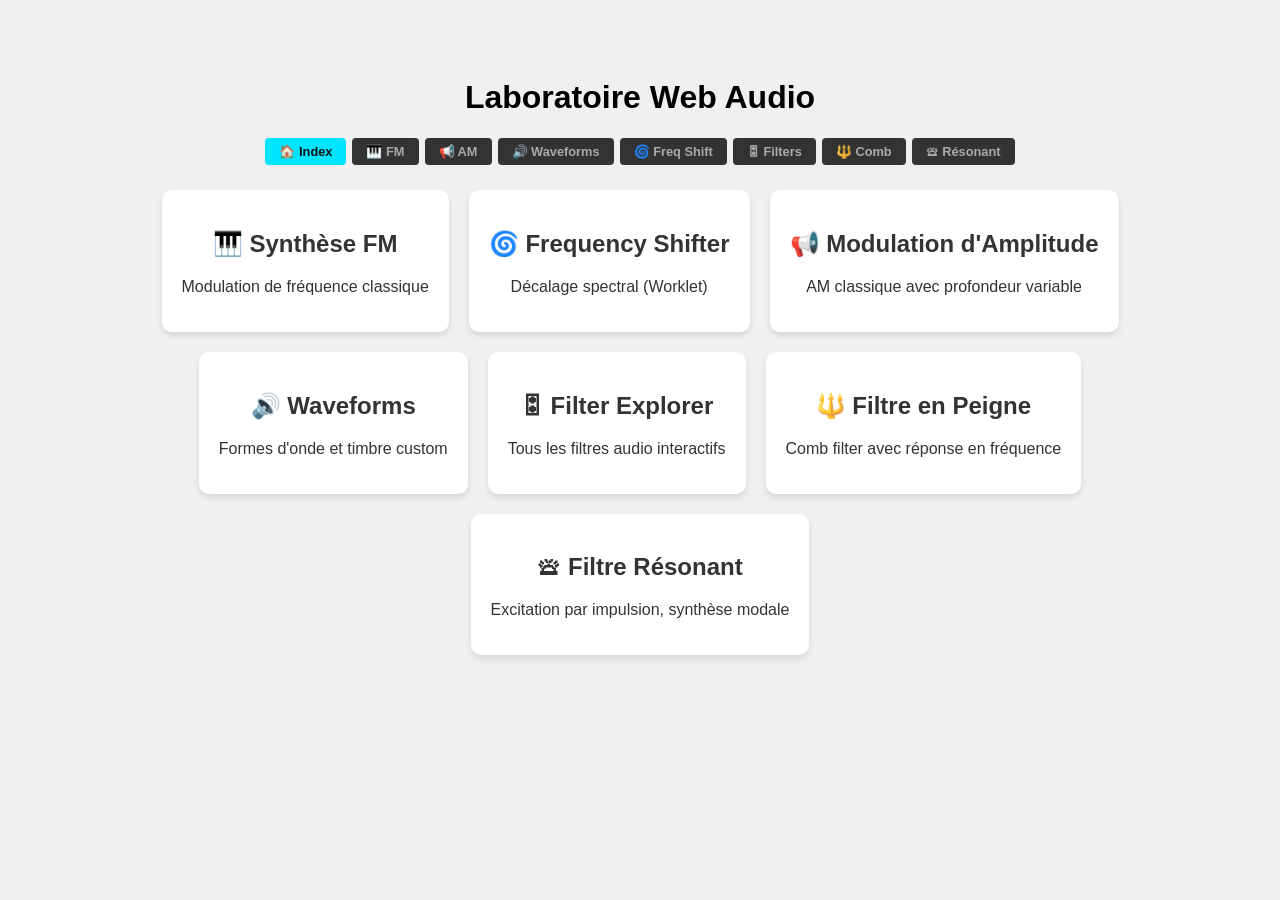
==== index.html @ efd6a7b1 "rez" ====
<!DOCTYPE html>
<html>
<head>
    <title>Mes Labos Audio</title>
    <style>
        body { font-family: sans-serif; text-align: center; padding: 50px; background: #f0f0f0; }
        .menu { display: flex; gap: 20px; justify-content: center; flex-wrap: wrap; }
        .card { padding: 20px; background: white; border-radius: 10px; box-shadow: 0 4px 6px rgba(0,0,0,0.1); text-decoration: none; color: #333; }
        .card:hover { transform: translateY(-5px); transition: 0.2s; }
        nav { display: flex; gap: 6px; justify-content: center; flex-wrap: wrap; margin-bottom: 25px; }
        nav a { background: #333; color: #aaa; padding: 6px 14px; border-radius: 4px; text-decoration: none; font-size: 0.8rem; font-weight: bold; transition: 0.2s; }
        nav a:hover { background: #555; color: #fff; }
        nav a.active { background: #00e5ff; color: #121212; }
    </style>
</head>
<body>
    <h1>Laboratoire Web Audio</h1>
    <nav>
        <a href="./index.html" class="active">🏠 Index</a>
        <a href="./fm-synth/index.html">🎹 FM</a>
        <a href="./amp-mod/index.html">📢 AM</a>
        <a href="./waveforms/index.html">🔊 Waveforms</a>
        <a href="./frequency-shift/index.html">🌀 Freq Shift</a>
        <a href="./filter-explorer/index.html">🎛 Filters</a>
        <a href="./comb-filter/index.html">🔱 Comb</a>
        <a href="./resonant-filter/index.html">🛎 Résonant</a>
    </nav>
    <div class="menu">
        <a href="./fm-synth/index.html" class="card">
            <h2>🎹 Synthèse FM</h2>
            <p>Modulation de fréquence classique</p>
        </a>
        <a href="./frequency-shift/index.html" class="card">
            <h2>🌀 Frequency Shifter</h2>
            <p>Décalage spectral (Worklet)</p>
        </a>
        <a href="./amp-mod/index.html" class="card">
            <h2>📢 Modulation d'Amplitude</h2>
            <p>AM classique avec profondeur variable</p>
        </a>
        <a href="./waveforms/index.html" class="card">
            <h2>🔊 Waveforms</h2>
            <p>Formes d'onde et timbre custom</p>
        </a>
        <a href="./filter-explorer/index.html" class="card">
            <h2>🎛 Filter Explorer</h2>
            <p>Tous les filtres audio interactifs</p>
        </a>
        <a href="./comb-filter/index.html" class="card">
            <h2>🔱 Filtre en Peigne</h2>
            <p>Comb filter avec réponse en fréquence</p>
        </a>
        <a href="./resonant-filter/index.html" class="card">
            <h2>🛎 Filtre Résonant</h2>
            <p>Excitation par impulsion, synthèse modale</p>
        </a>
    </div>
</body>
</html>
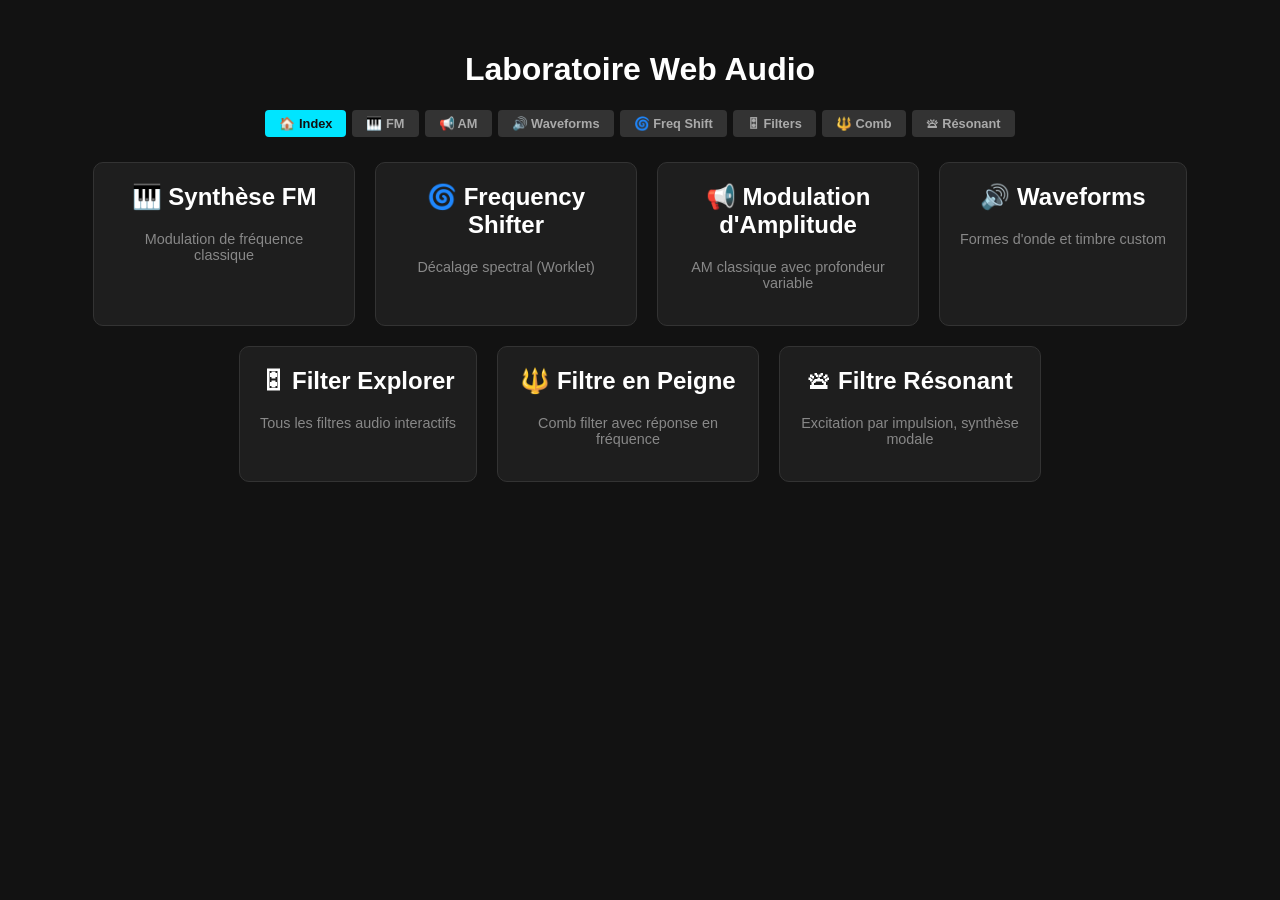
==== commit 6032e87b: "fixes4" ====
--- a/index.html
+++ b/index.html
@@ -3,10 +3,13 @@
 <head>
     <title>Mes Labos Audio</title>
     <style>
-        body { font-family: sans-serif; text-align: center; padding: 50px; background: #f0f0f0; }
+        body { font-family: sans-serif; text-align: center; padding: 30px 10px; background: #121212; color: white; margin: 0; }
+        h1 { color: white; }
         .menu { display: flex; gap: 20px; justify-content: center; flex-wrap: wrap; }
-        .card { padding: 20px; background: white; border-radius: 10px; box-shadow: 0 4px 6px rgba(0,0,0,0.1); text-decoration: none; color: #333; }
-        .card:hover { transform: translateY(-5px); transition: 0.2s; }
+        .card { padding: 20px; background: #1e1e1e; border-radius: 10px; border: 1px solid #333; text-decoration: none; color: #ccc; max-width: 220px; }
+        .card h2 { color: white; margin-top: 0; }
+        .card p { color: #888; font-size: 0.9rem; }
+        .card:hover { transform: translateY(-5px); transition: 0.2s; border-color: #00e5ff; }
         nav { display: flex; gap: 6px; justify-content: center; flex-wrap: wrap; margin-bottom: 25px; }
         nav a { background: #333; color: #aaa; padding: 6px 14px; border-radius: 4px; text-decoration: none; font-size: 0.8rem; font-weight: bold; transition: 0.2s; }
         nav a:hover { background: #555; color: #fff; }
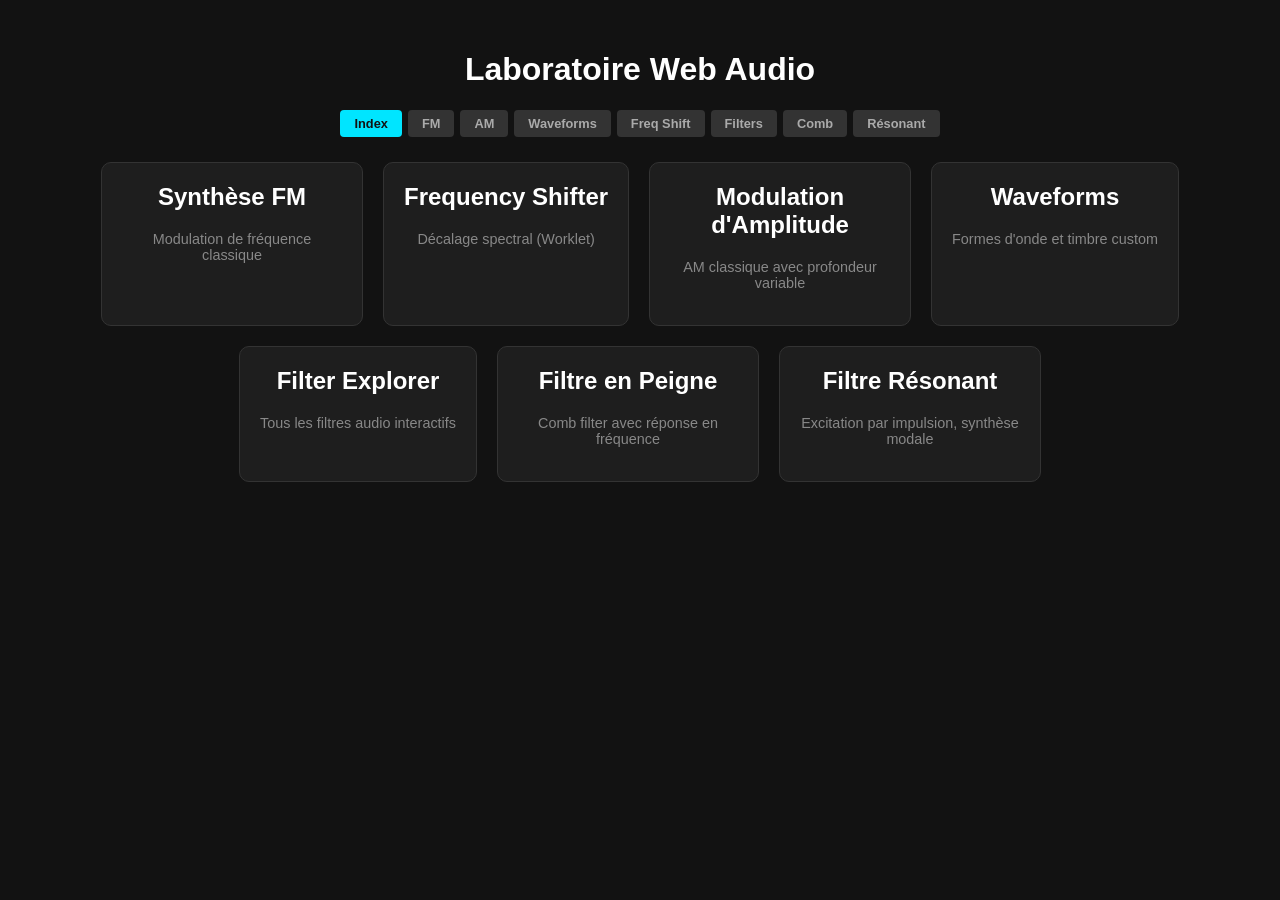
==== commit e8c65fd3: "viré les icones" ====
--- a/index.html
+++ b/index.html
@@ -19,42 +19,42 @@
 <body>
     <h1>Laboratoire Web Audio</h1>
     <nav>
-        <a href="./index.html" class="active">🏠 Index</a>
-        <a href="./fm-synth/index.html">🎹 FM</a>
-        <a href="./amp-mod/index.html">📢 AM</a>
-        <a href="./waveforms/index.html">🔊 Waveforms</a>
-        <a href="./frequency-shift/index.html">🌀 Freq Shift</a>
-        <a href="./filter-explorer/index.html">🎛 Filters</a>
-        <a href="./comb-filter/index.html">🔱 Comb</a>
-        <a href="./resonant-filter/index.html">🛎 Résonant</a>
+        <a href="./index.html" class="active">Index</a>
+        <a href="./fm-synth/index.html">FM</a>
+        <a href="./amp-mod/index.html">AM</a>
+        <a href="./waveforms/index.html">Waveforms</a>
+        <a href="./frequency-shift/index.html">Freq Shift</a>
+        <a href="./filter-explorer/index.html">Filters</a>
+        <a href="./comb-filter/index.html">Comb</a>
+        <a href="./resonant-filter/index.html">Résonant</a>
     </nav>
     <div class="menu">
         <a href="./fm-synth/index.html" class="card">
-            <h2>🎹 Synthèse FM</h2>
+            <h2>Synthèse FM</h2>
             <p>Modulation de fréquence classique</p>
         </a>
         <a href="./frequency-shift/index.html" class="card">
-            <h2>🌀 Frequency Shifter</h2>
+            <h2>Frequency Shifter</h2>
             <p>Décalage spectral (Worklet)</p>
         </a>
         <a href="./amp-mod/index.html" class="card">
-            <h2>📢 Modulation d'Amplitude</h2>
+            <h2>Modulation d'Amplitude</h2>
             <p>AM classique avec profondeur variable</p>
         </a>
         <a href="./waveforms/index.html" class="card">
-            <h2>🔊 Waveforms</h2>
+            <h2>Waveforms</h2>
             <p>Formes d'onde et timbre custom</p>
         </a>
         <a href="./filter-explorer/index.html" class="card">
-            <h2>🎛 Filter Explorer</h2>
+            <h2>Filter Explorer</h2>
             <p>Tous les filtres audio interactifs</p>
         </a>
         <a href="./comb-filter/index.html" class="card">
-            <h2>🔱 Filtre en Peigne</h2>
+            <h2>Filtre en Peigne</h2>
             <p>Comb filter avec réponse en fréquence</p>
         </a>
         <a href="./resonant-filter/index.html" class="card">
-            <h2>🛎 Filtre Résonant</h2>
+            <h2>Filtre Résonant</h2>
             <p>Excitation par impulsion, synthèse modale</p>
         </a>
     </div>
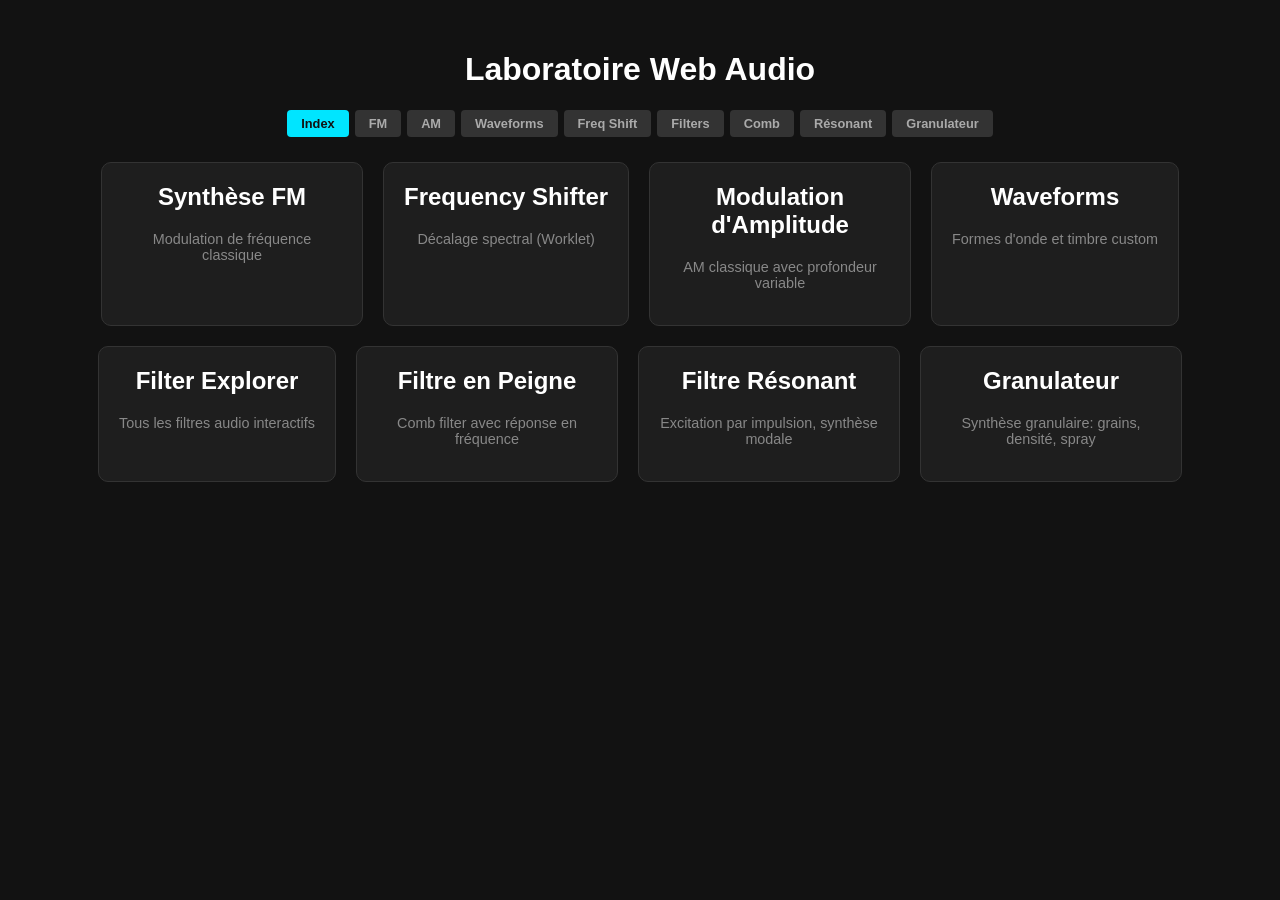
==== commit df8f5db4: "granulateur" ====
--- a/index.html
+++ b/index.html
@@ -27,6 +27,7 @@
         <a href="./filter-explorer/index.html">Filters</a>
         <a href="./comb-filter/index.html">Comb</a>
         <a href="./resonant-filter/index.html">Résonant</a>
+        <a href="./granulator/index.html">Granulateur</a>
     </nav>
     <div class="menu">
         <a href="./fm-synth/index.html" class="card">
@@ -57,6 +58,10 @@
             <h2>Filtre Résonant</h2>
             <p>Excitation par impulsion, synthèse modale</p>
         </a>
+        <a href="./granulator/index.html" class="card">
+            <h2>Granulateur</h2>
+            <p>Synthèse granulaire: grains, densité, spray</p>
+        </a>
     </div>
 </body>
 </html>
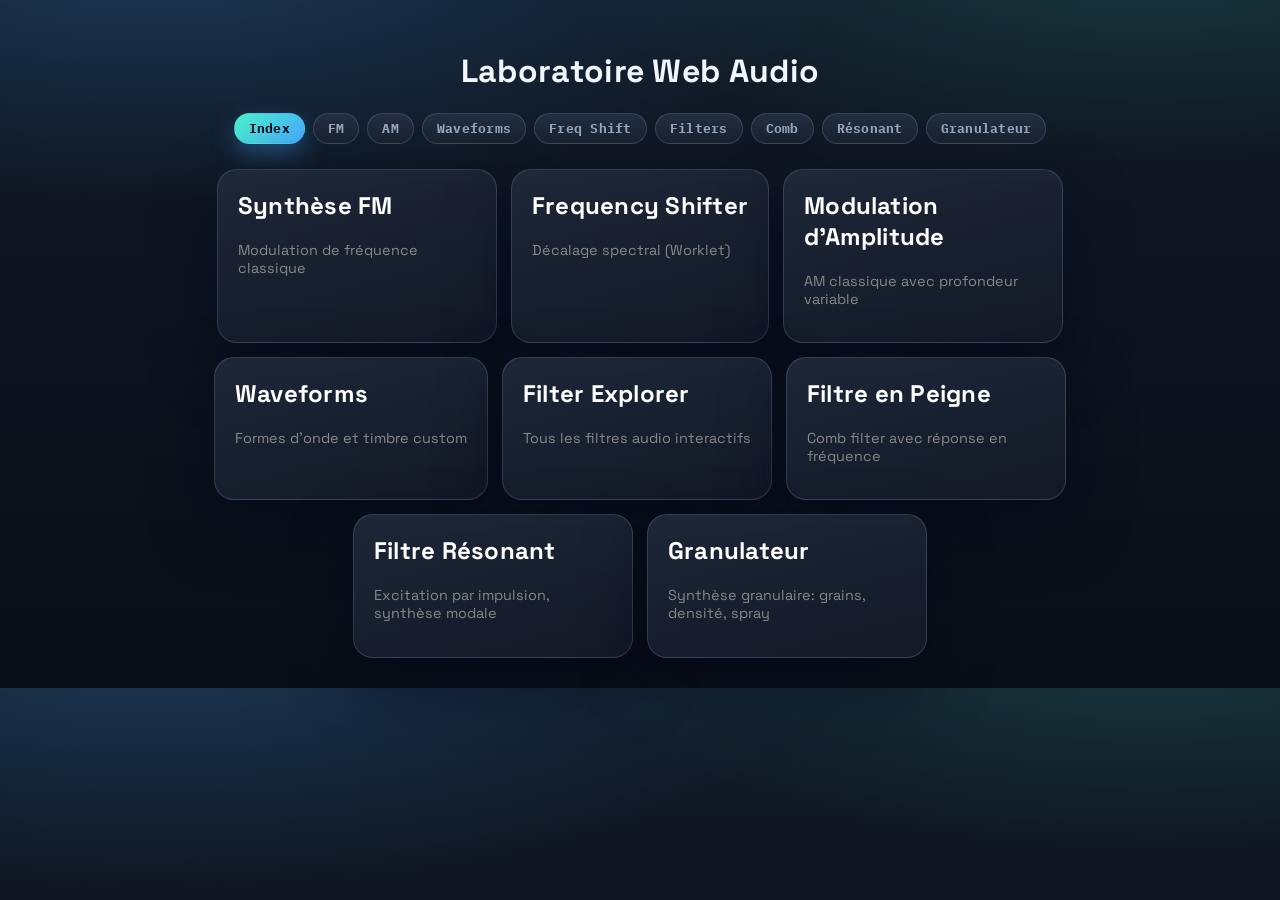
==== commit 5537aad8: "test surcouche" ====
--- a/index.html
+++ b/index.html
@@ -15,6 +15,7 @@
         nav a:hover { background: #555; color: #fff; }
         nav a.active { background: #00e5ff; color: #121212; }
     </style>
+    <link rel="stylesheet" href="./assets/studio.css">
 </head>
 <body>
     <h1>Laboratoire Web Audio</h1>
--- a/assets/studio.css
+++ b/assets/studio.css
@@ -0,0 +1,228 @@
+@import url('https://fonts.googleapis.com/css2?family=Space+Grotesk:wght@400;500;700&family=IBM+Plex+Mono:wght@400;500&display=swap');
+
+:root {
+    --studio-bg-0: #090e16;
+    --studio-bg-1: #111a28;
+    --studio-panel: #171f2f;
+    --studio-panel-2: #212d40;
+    --studio-line: rgba(145, 165, 200, 0.24);
+    --studio-text: #e8eef8;
+    --studio-text-dim: #95a5be;
+    --studio-accent: #4af2c8;
+    --studio-accent-2: #46a7ff;
+    --studio-danger: #ff5d8e;
+}
+
+* {
+    box-sizing: border-box;
+}
+
+body {
+    font-family: 'Space Grotesk', sans-serif;
+    color: var(--studio-text);
+    background:
+        radial-gradient(1200px 420px at 12% -6%, rgba(70, 167, 255, 0.2), transparent 58%),
+        radial-gradient(1000px 360px at 90% -8%, rgba(74, 242, 200, 0.14), transparent 60%),
+        linear-gradient(180deg, var(--studio-bg-1) 0%, var(--studio-bg-0) 100%);
+}
+
+nav {
+    gap: 8px;
+}
+
+nav a {
+    border: 1px solid var(--studio-line);
+    border-radius: 999px;
+    color: var(--studio-text-dim);
+    background: linear-gradient(180deg, rgba(37, 47, 66, 0.95), rgba(27, 35, 50, 0.9));
+    font-family: 'IBM Plex Mono', monospace;
+    letter-spacing: 0.02em;
+}
+
+nav a:hover {
+    color: var(--studio-text);
+    border-color: rgba(145, 165, 200, 0.45);
+}
+
+nav a.active {
+    color: #06131f;
+    border-color: transparent;
+    background: linear-gradient(135deg, var(--studio-accent), var(--studio-accent-2));
+    box-shadow: 0 10px 24px rgba(70, 167, 255, 0.35);
+}
+
+h1,
+h2 {
+    color: #f2f7ff;
+    letter-spacing: 0.01em;
+}
+
+.menu {
+    width: min(1120px, 100%);
+    margin: 0 auto;
+    gap: 14px;
+}
+
+.synth-card,
+.card {
+    border: 1px solid var(--studio-line);
+    border-radius: 20px;
+    background:
+        linear-gradient(165deg, rgba(31, 41, 59, 0.9), rgba(19, 26, 39, 0.96)),
+        linear-gradient(180deg, rgba(255, 255, 255, 0.03), transparent 40%);
+    box-shadow: 0 24px 60px rgba(1, 8, 25, 0.56);
+    animation: studioPanelIn 560ms cubic-bezier(0.16, 1, 0.3, 1);
+}
+
+.menu .card {
+    text-align: left;
+    max-width: 280px;
+    min-height: 140px;
+    transition: transform 220ms ease, box-shadow 220ms ease, border-color 220ms ease;
+}
+
+.menu .card:hover {
+    border-color: rgba(74, 242, 200, 0.62);
+    transform: translateY(-4px) scale(1.01);
+    box-shadow: 0 14px 28px rgba(12, 24, 44, 0.5);
+}
+
+.section-label {
+    color: #8ea1bf;
+    letter-spacing: 0.17em;
+    font-family: 'IBM Plex Mono', monospace;
+    font-size: 0.68rem;
+}
+
+.info-box,
+.stat {
+    background: linear-gradient(180deg, rgba(17, 24, 36, 0.96), rgba(10, 16, 26, 0.96));
+    border-color: rgba(134, 157, 196, 0.25);
+    color: #9db0cc;
+}
+
+.info-box strong,
+.stat strong {
+    color: var(--studio-accent);
+}
+
+button,
+.file-label,
+label[style*='cursor: pointer'] {
+    border-radius: 10px;
+    border: 1px solid rgba(158, 179, 214, 0.18);
+    background: linear-gradient(180deg, #223044 0%, #192334 100%);
+    color: var(--studio-text);
+    transition: transform 160ms ease, filter 160ms ease, box-shadow 180ms ease;
+}
+
+button:hover,
+.file-label:hover,
+label[style*='cursor: pointer']:hover {
+    transform: translateY(-1px);
+    filter: brightness(1.05);
+}
+
+button:active {
+    transform: translateY(0);
+}
+
+button[style*='ff4081'],
+.active-src,
+.controls-row .active {
+    background: linear-gradient(135deg, var(--studio-danger) 0%, #ff8d63 100%) !important;
+    color: #1a0a12 !important;
+    border-color: transparent;
+}
+
+#power,
+#playBtn,
+#noiseBtn,
+#pulseBtn,
+#micBtn,
+#autoBtn {
+    background: linear-gradient(135deg, var(--studio-accent), var(--studio-accent-2));
+    color: #06131f;
+    border-color: transparent;
+    box-shadow: 0 10px 20px rgba(70, 167, 255, 0.28);
+}
+
+input[type='range'] {
+    appearance: none;
+    height: 8px;
+    border-radius: 999px;
+    border: 1px solid rgba(145, 165, 200, 0.2);
+    background: linear-gradient(90deg, rgba(74, 242, 200, 0.24), rgba(70, 167, 255, 0.24));
+    outline: none;
+}
+
+input[type='range']::-webkit-slider-thumb {
+    appearance: none;
+    width: 16px;
+    height: 16px;
+    border-radius: 50%;
+    border: 1px solid rgba(8, 16, 26, 0.6);
+    background: linear-gradient(180deg, #f2fbff, #c2def7);
+    box-shadow: 0 0 0 4px rgba(74, 242, 200, 0.15);
+    cursor: pointer;
+}
+
+input[type='checkbox'] {
+    transform: scale(1.15);
+}
+
+label,
+p,
+#fileName {
+    color: var(--studio-text-dim);
+}
+
+hr {
+    border: 0;
+    height: 1px;
+    background: linear-gradient(90deg, transparent, rgba(140, 160, 194, 0.35), transparent);
+}
+
+canvas {
+    border: 1px solid rgba(132, 154, 188, 0.22) !important;
+    background: linear-gradient(180deg, rgba(7, 10, 15, 0.95), rgba(12, 18, 27, 0.98)) !important;
+    box-shadow: inset 0 1px 0 rgba(255, 255, 255, 0.03);
+}
+
+.mode-toggle button.active,
+.filter-buttons button.active,
+.type-buttons button.active,
+.wave-buttons button.active,
+.mode-buttons .on {
+    background: linear-gradient(135deg, var(--studio-accent), var(--studio-accent-2)) !important;
+    color: #05111d !important;
+    border-color: transparent !important;
+}
+
+@keyframes studioPanelIn {
+    from {
+        opacity: 0;
+        transform: translateY(16px) scale(0.99);
+    }
+    to {
+        opacity: 1;
+        transform: translateY(0) scale(1);
+    }
+}
+
+@media (max-width: 768px) {
+    .synth-card,
+    .card {
+        border-radius: 16px;
+        padding: 18px;
+    }
+
+    nav a {
+        font-size: 0.72rem;
+        padding: 7px 10px;
+    }
+
+    .menu .card {
+        min-height: 124px;
+    }
+}
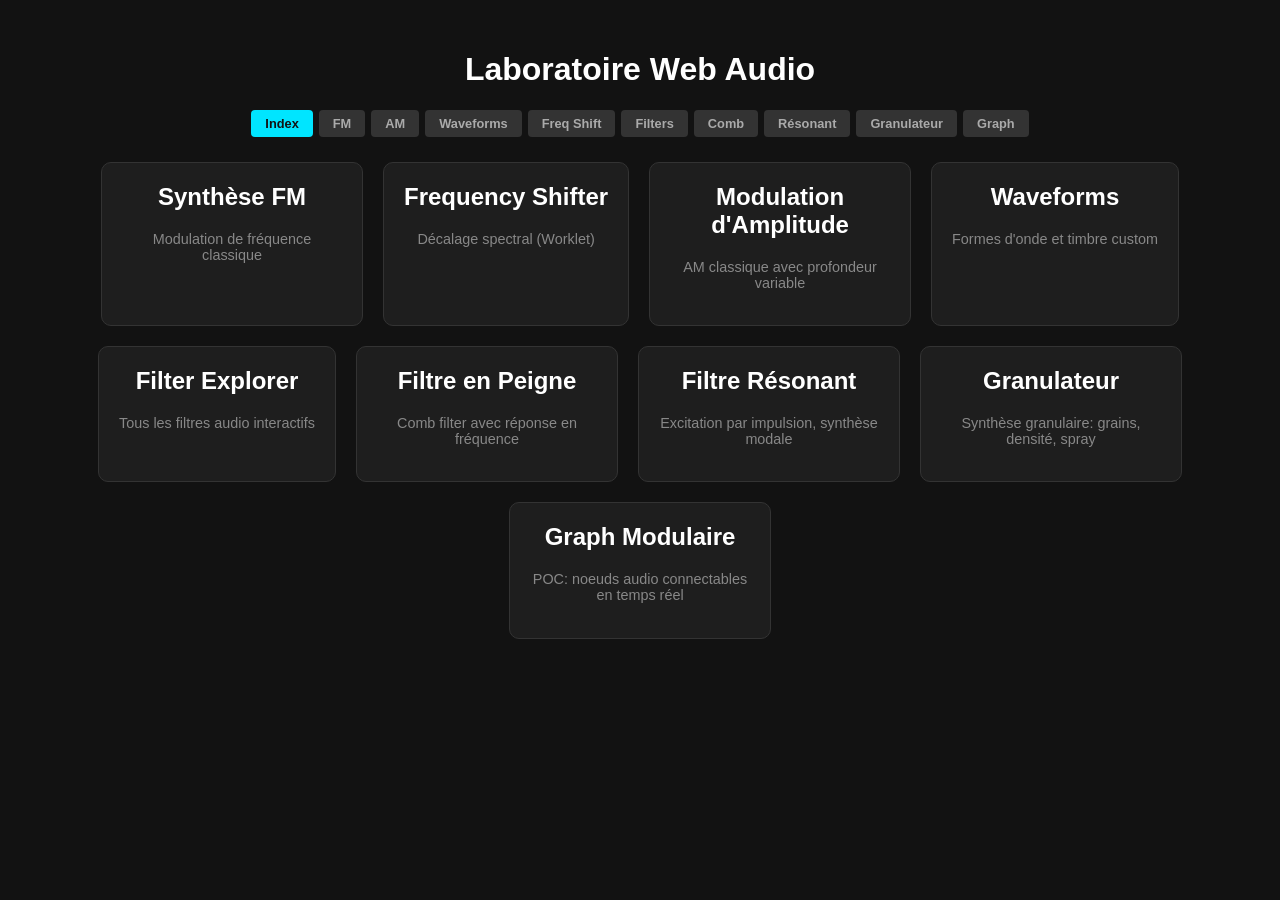
==== commit 26d994cb: "clean" ====
--- a/index.html
+++ b/index.html
@@ -15,7 +15,6 @@
         nav a:hover { background: #555; color: #fff; }
         nav a.active { background: #00e5ff; color: #121212; }
     </style>
-    <link rel="stylesheet" href="./assets/studio.css">
 </head>
 <body>
     <h1>Laboratoire Web Audio</h1>
@@ -29,6 +28,7 @@
         <a href="./comb-filter/index.html">Comb</a>
         <a href="./resonant-filter/index.html">Résonant</a>
         <a href="./granulator/index.html">Granulateur</a>
+        <a href="./modular-graph/index.html">Graph</a>
     </nav>
     <div class="menu">
         <a href="./fm-synth/index.html" class="card">
@@ -63,6 +63,10 @@
             <h2>Granulateur</h2>
             <p>Synthèse granulaire: grains, densité, spray</p>
         </a>
+        <a href="./modular-graph/index.html" class="card">
+            <h2>Graph Modulaire</h2>
+            <p>POC: noeuds audio connectables en temps réel</p>
+        </a>
     </div>
 </body>
 </html>
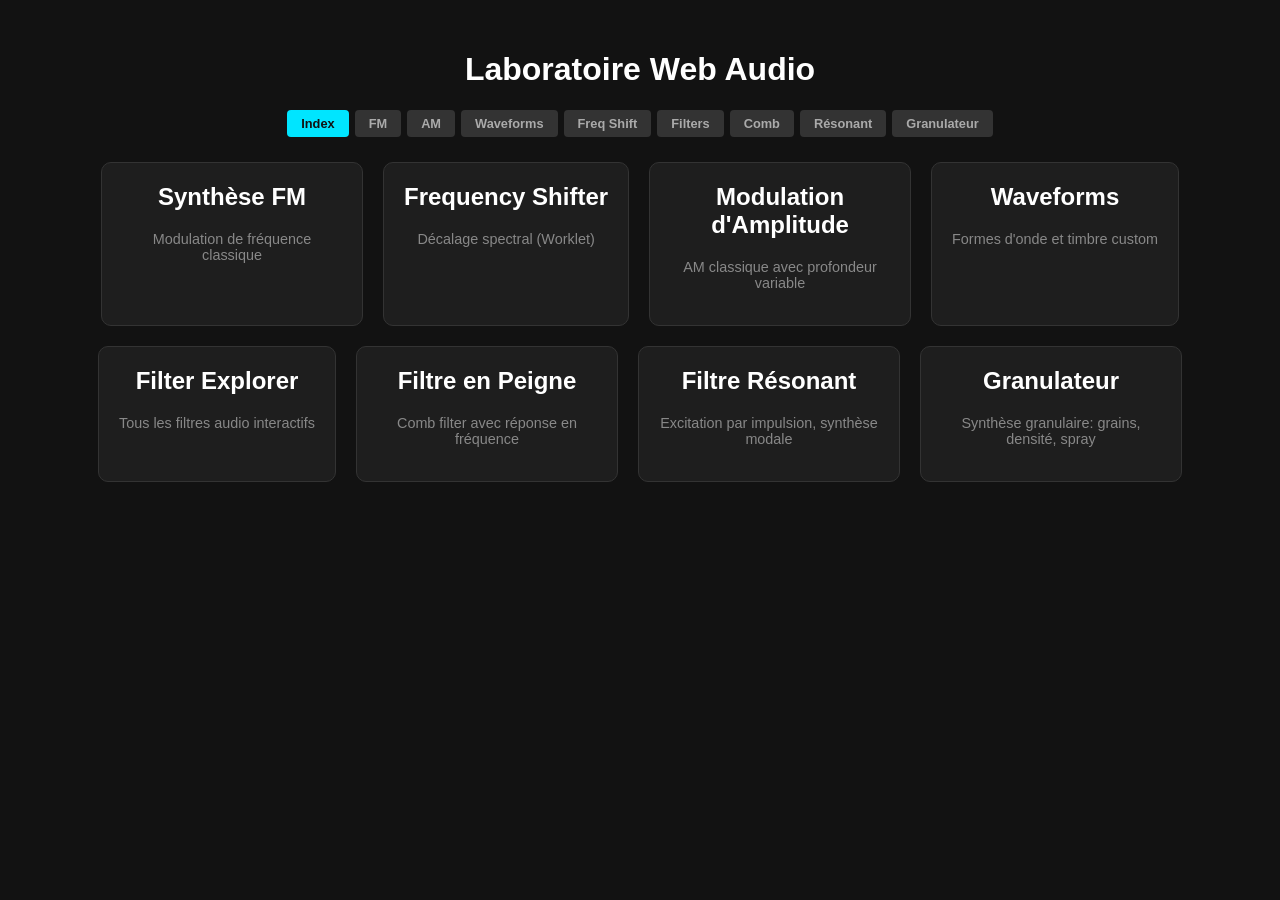
==== commit b115ec38: "clean2" ====
--- a/index.html
+++ b/index.html
@@ -28,7 +28,6 @@
         <a href="./comb-filter/index.html">Comb</a>
         <a href="./resonant-filter/index.html">Résonant</a>
         <a href="./granulator/index.html">Granulateur</a>
-        <a href="./modular-graph/index.html">Graph</a>
     </nav>
     <div class="menu">
         <a href="./fm-synth/index.html" class="card">
@@ -63,10 +62,6 @@
             <h2>Granulateur</h2>
             <p>Synthèse granulaire: grains, densité, spray</p>
         </a>
-        <a href="./modular-graph/index.html" class="card">
-            <h2>Graph Modulaire</h2>
-            <p>POC: noeuds audio connectables en temps réel</p>
-        </a>
     </div>
 </body>
 </html>
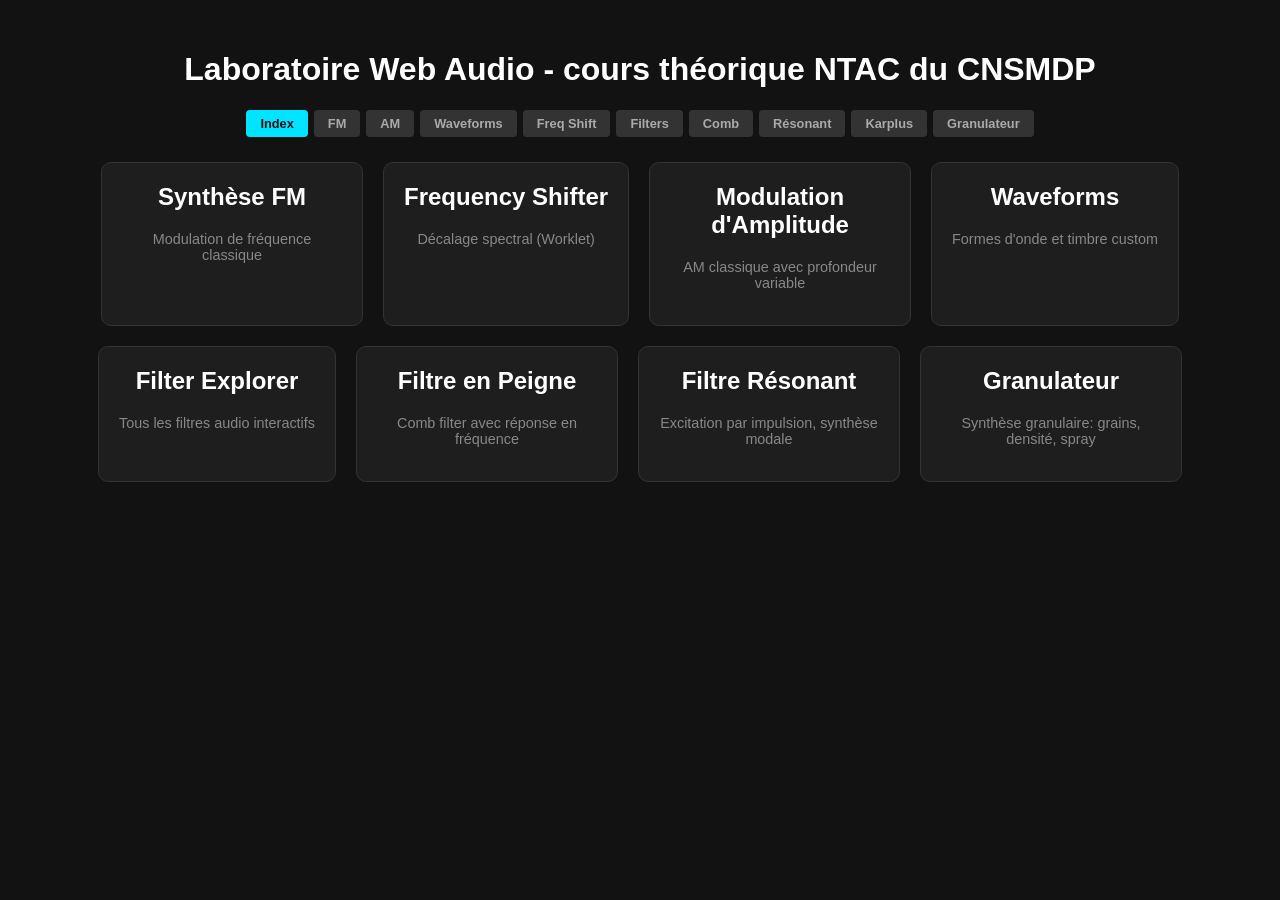
==== commit 5bf10d17: "mise à jour" ====
--- a/index.html
+++ b/index.html
@@ -17,7 +17,7 @@
     </style>
 </head>
 <body>
-    <h1>Laboratoire Web Audio</h1>
+    <h1>Laboratoire Web Audio - cours théorique NTAC du CNSMDP</h1>
     <nav>
         <a href="./index.html" class="active">Index</a>
         <a href="./fm-synth/index.html">FM</a>
@@ -27,6 +27,7 @@
         <a href="./filter-explorer/index.html">Filters</a>
         <a href="./comb-filter/index.html">Comb</a>
         <a href="./resonant-filter/index.html">Résonant</a>
+        <a href="./karplus-strong/index.html">Karplus</a>
         <a href="./granulator/index.html">Granulateur</a>
     </nav>
     <div class="menu">
